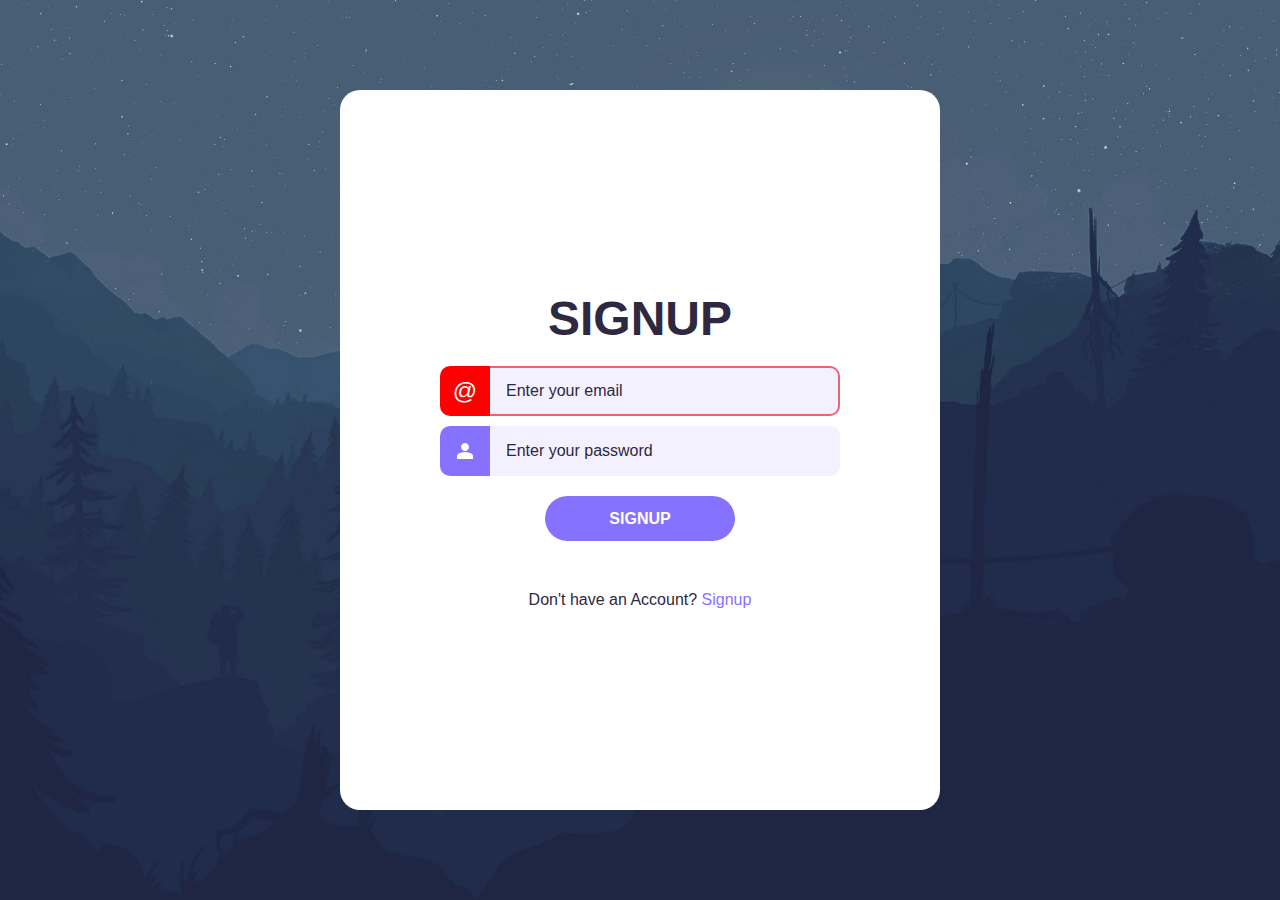
==== signin.html @ 9c692291 "complete singin page" ====
<!DOCTYPE html>
<html lang="en">
  <head>
    <meta charset="UTF-8" />
    <meta name="viewport" content="width=device-width, initial-scale=1.0" />
    <title>Signin</title>
    <link rel="stylesheet" href="style.css" />
  </head>
  <body>
    <div class="container">
      <h1>Signup</h1>
      <form action="">
        <div class="incorrect">
          <label for="email"><span>@</span></label>
          <input
            type="email"
            name="email"
            id="email"
            placeholder="Enter your email"
          />
        </div>
        <div>
          <label for="password">
            <svg
              xmlns="http://www.w3.org/2000/svg"
              heigh="24"
              width="24"
              viewBox="0 -960 960 960"
            >
              <path
                d="M480-480q-66 0-113-47t-47-113q0-66 47-113t113-47q66 0 113 47t47 113q0 66-47 113t-113 47ZM160-160v-112q0-34 17.5-62.5T224-378q62-31 126-46.5T480-440q66 0   130 15.5T736-378q29 15 46.5 43.5T800-272v112H160Z"
              />
            </svg>
          </label>
          <input
            type="password"
            name="password"
            id="password"
            placeholder="Enter your password"
          />
        </div>

        <button type="submit">Signup</button>
      </form>
      <p>Don't have an Account? <a href="signup.html">Signup</a></p>
    </div>
  </body>
</html>
---- style.css ----
:root {
  --accent-color: #8672ff;
  --base-color: white;
  --text-color: #2e2841;
  --input-color: #f3f0ff;
}

* {
  margin: 0;
  padding: 0;
}

html {
  font-family: "Segoe UI", Tahoma, Geneva, Verdana, sans-serif;
  font-size: 12pt;
  color: var(--text-color);
  text-align: center;
}
body {
  min-height: 100vh;
  background-image: url(./background.jpg);
  background-size: cover;
  background-position: right;
  overflow: hidden;
  display: flex;
  align-items: center;
  justify-content: center;
}

.container {
  box-sizing: border-box;
  height: 80vh;
  background-color: var(--base-color);
  width: max(30%, 600px);
  padding: 10px;
  border-radius: 20px;
  display: flex;
  flex-direction: column;
  align-items: center;
  justify-content: center;
}

h1 {
  font-size: 3rem;
  font-weight: 900;
  text-transform: uppercase;
}

form {
  width: min(400px, 100%);
  margin-top: 20px;
  margin-bottom: 50px;
  display: flex;
  flex-direction: column;
  align-items: center;
  gap: 10px;
}

form > div {
  width: 100%;
  display: flex;
  justify-content: center;
}

form label {
  flex-shrink: 0;
  height: 50px;
  width: 50px;
  background-color: var(--accent-color);
  fill: var(--base-color);
  color: var(--base-color);
  border-radius: 10px 0 0 10px;
  display: flex;
  justify-content: center;
  align-items: center;
  font-size: 1.5rem;
  font-weight: 500;
}

form input {
  box-sizing: border-box;
  flex-grow: 1;
  min-width: 0;
  height: 50px;
  padding: 1em;
  font: inherit;
  border-radius: 0 10px 10px 0;
  border: 2px solid var(--input-color);
  border-left: none;
  background-color: var(--input-color);
  transition: 0.2s ease;
}

form input:hover {
  border-color: var(--accent-color);
}

form input:focus {
  outline: none;
  border-color: var(--text-color);
}

div:has(input:focus) > label {
  background-color: var(--text-color);
}

form input::placeholder {
  color: var(--text-color);
}

form button {
  margin-top: 10px;
  border: none;
  border-radius: 1000px;
  padding: 0.85em 4em;
  background-color: var(--accent-color);
  color: var(--base-color);
  font: inherit;
  font-weight: 600;
  text-transform: uppercase;
  cursor: pointer;
  transition: 0.2s ease;
}

from button {
  background-color: var(--text-color);
}

form button:focus {
  outline: none;
  background-color: var(--text-color);
}

a {
  text-decoration: none;
  color: var(--accent-color);
}

a:hover {
  text-decoration: underline;
}

@media (max-width: 1100px) {
  .container {
    width: min(600px, 100%);
  }
}

@media (max-width: 600px) {
  body {
    background-image: none;
  }
  .container {
    height: 100vh;
  }
}
form div.incorrect label {
  background-color: red;
}
form div.incorrect input {
  border-color: #f06272;
}
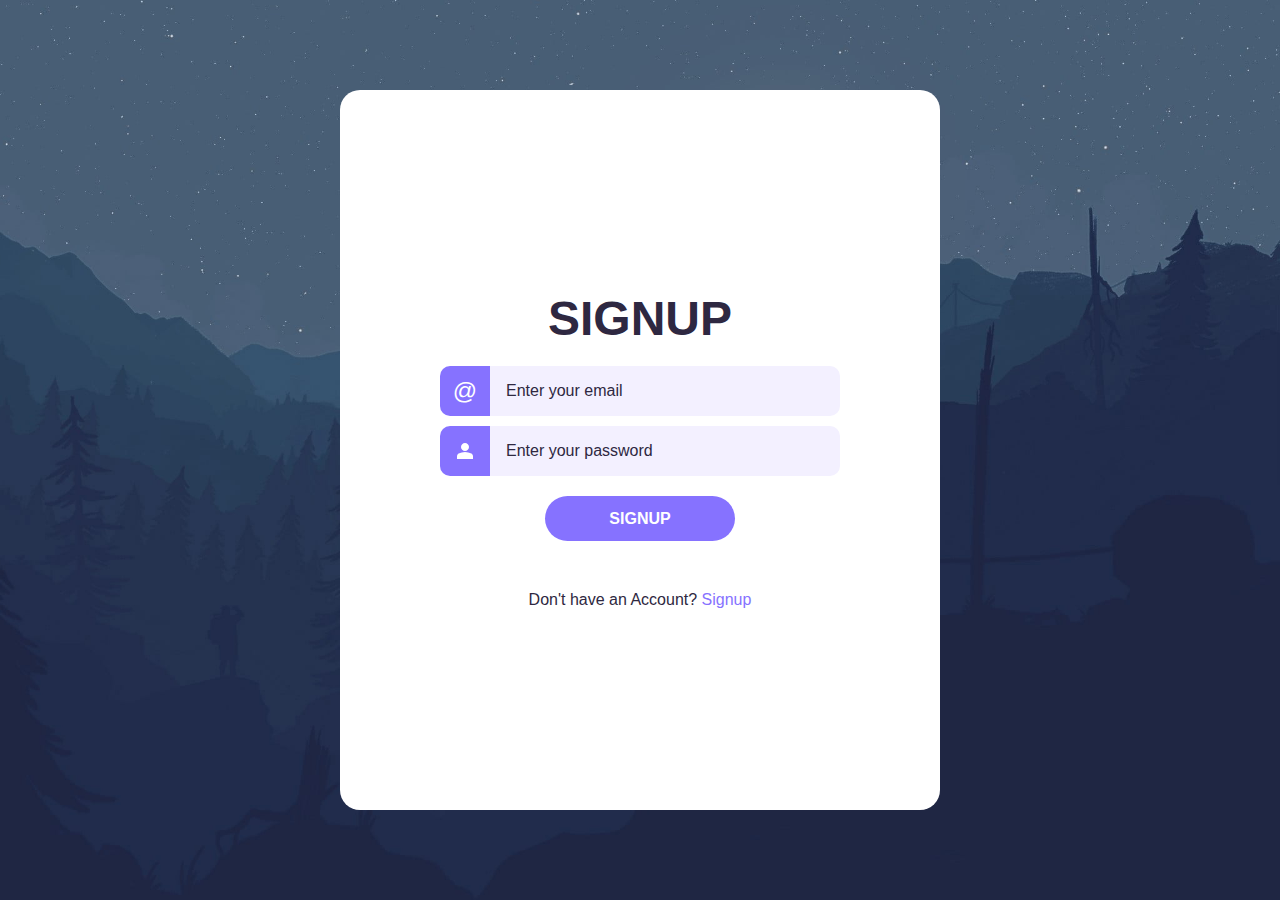
==== commit 2cc96e14: "add basic functionality to singin and signup page" ====
--- a/signin.html
+++ b/signin.html
@@ -9,8 +9,9 @@
   <body>
     <div class="container">
       <h1>Signup</h1>
-      <form action="">
-        <div class="incorrect">
+      <p id="error-messages"></p>
+      <form action="" id="form">
+        <div class="">
           <label for="email"><span>@</span></label>
           <input
             type="email"
@@ -44,5 +45,6 @@
       </form>
       <p>Don't have an Account? <a href="signup.html">Signup</a></p>
     </div>
+    <script src="main.js"></script>
   </body>
 </html>
--- a/style.css
+++ b/style.css
@@ -160,3 +160,7 @@
 form div.incorrect input {
   border-color: #f06272;
 }
+
+#error-messages {
+  color: #f06272;
+}
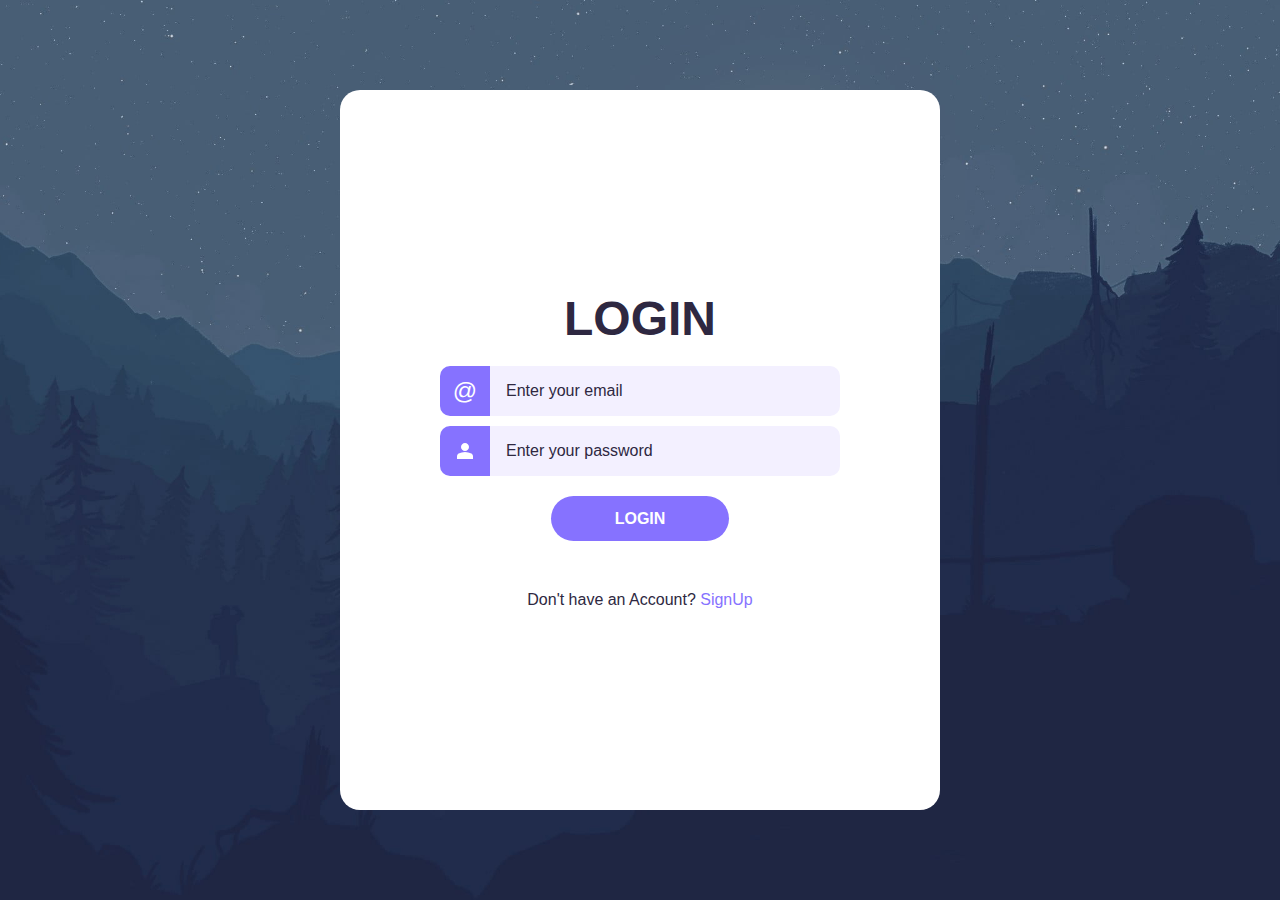
==== commit c0ba2937: "correct anchor sources" ====
--- a/signin.html
+++ b/signin.html
@@ -8,7 +8,7 @@
   </head>
   <body>
     <div class="container">
-      <h1>Signup</h1>
+      <h1>Login</h1>
       <p id="error-messages"></p>
       <form action="" id="form">
         <div class="">
@@ -41,9 +41,9 @@
           />
         </div>
 
-        <button type="submit">Signup</button>
+        <button type="submit">login</button>
       </form>
-      <p>Don't have an Account? <a href="signup.html">Signup</a></p>
+      <p>Don't have an Account? <a href="index.html">SignUp</a></p>
     </div>
     <script src="main.js"></script>
   </body>
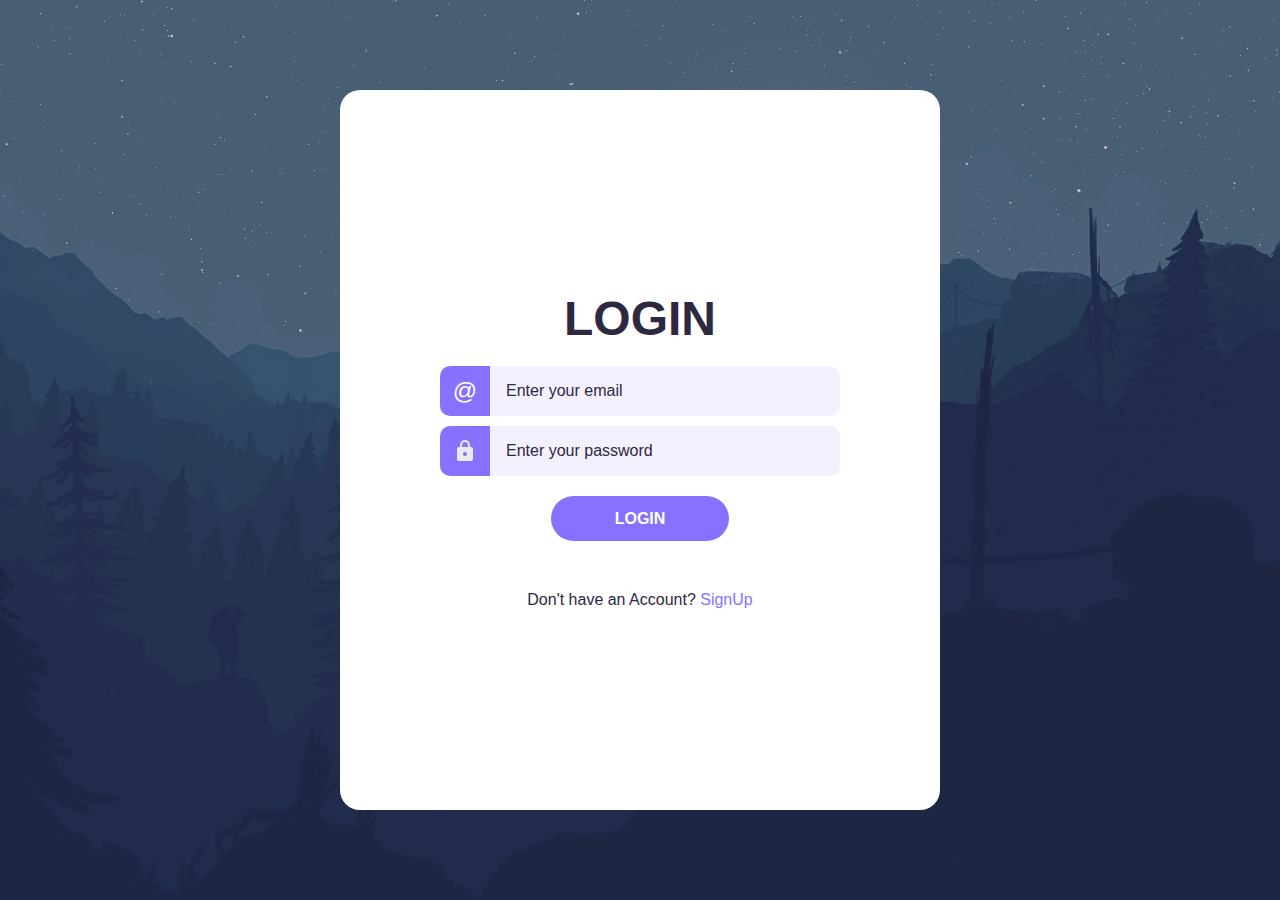
==== commit e024b178: "restore svg files" ====
--- a/signin.html
+++ b/signin.html
@@ -3,7 +3,7 @@
   <head>
     <meta charset="UTF-8" />
     <meta name="viewport" content="width=device-width, initial-scale=1.0" />
-    <title>Signin</title>
+    <title>Login</title>
     <link rel="stylesheet" href="style.css" />
   </head>
   <body>
@@ -24,12 +24,13 @@
           <label for="password">
             <svg
               xmlns="http://www.w3.org/2000/svg"
-              heigh="24"
-              width="24"
+              height="24px"
               viewBox="0 -960 960 960"
+              width="24px"
+              fill="#e8eaed"
             >
               <path
-                d="M480-480q-66 0-113-47t-47-113q0-66 47-113t113-47q66 0 113 47t47 113q0 66-47 113t-113 47ZM160-160v-112q0-34 17.5-62.5T224-378q62-31 126-46.5T480-440q66 0   130 15.5T736-378q29 15 46.5 43.5T800-272v112H160Z"
+                d="M240-80q-33 0-56.5-23.5T160-160v-400q0-33 23.5-56.5T240-640h40v-80q0-83 58.5-141.5T480-920q83 0 141.5 58.5T680-720v80h40q33 0 56.5 23.5T800-560v400q0 33-23.5 56.5T720-80H240Zm240-200q33 0 56.5-23.5T560-360q0-33-23.5-56.5T480-440q-33 0-56.5 23.5T400-360q0 33 23.5 56.5T480-280ZM360-640h240v-80q0-50-35-85t-85-35q-50 0-85 35t-35 85v80Z"
               />
             </svg>
           </label>
